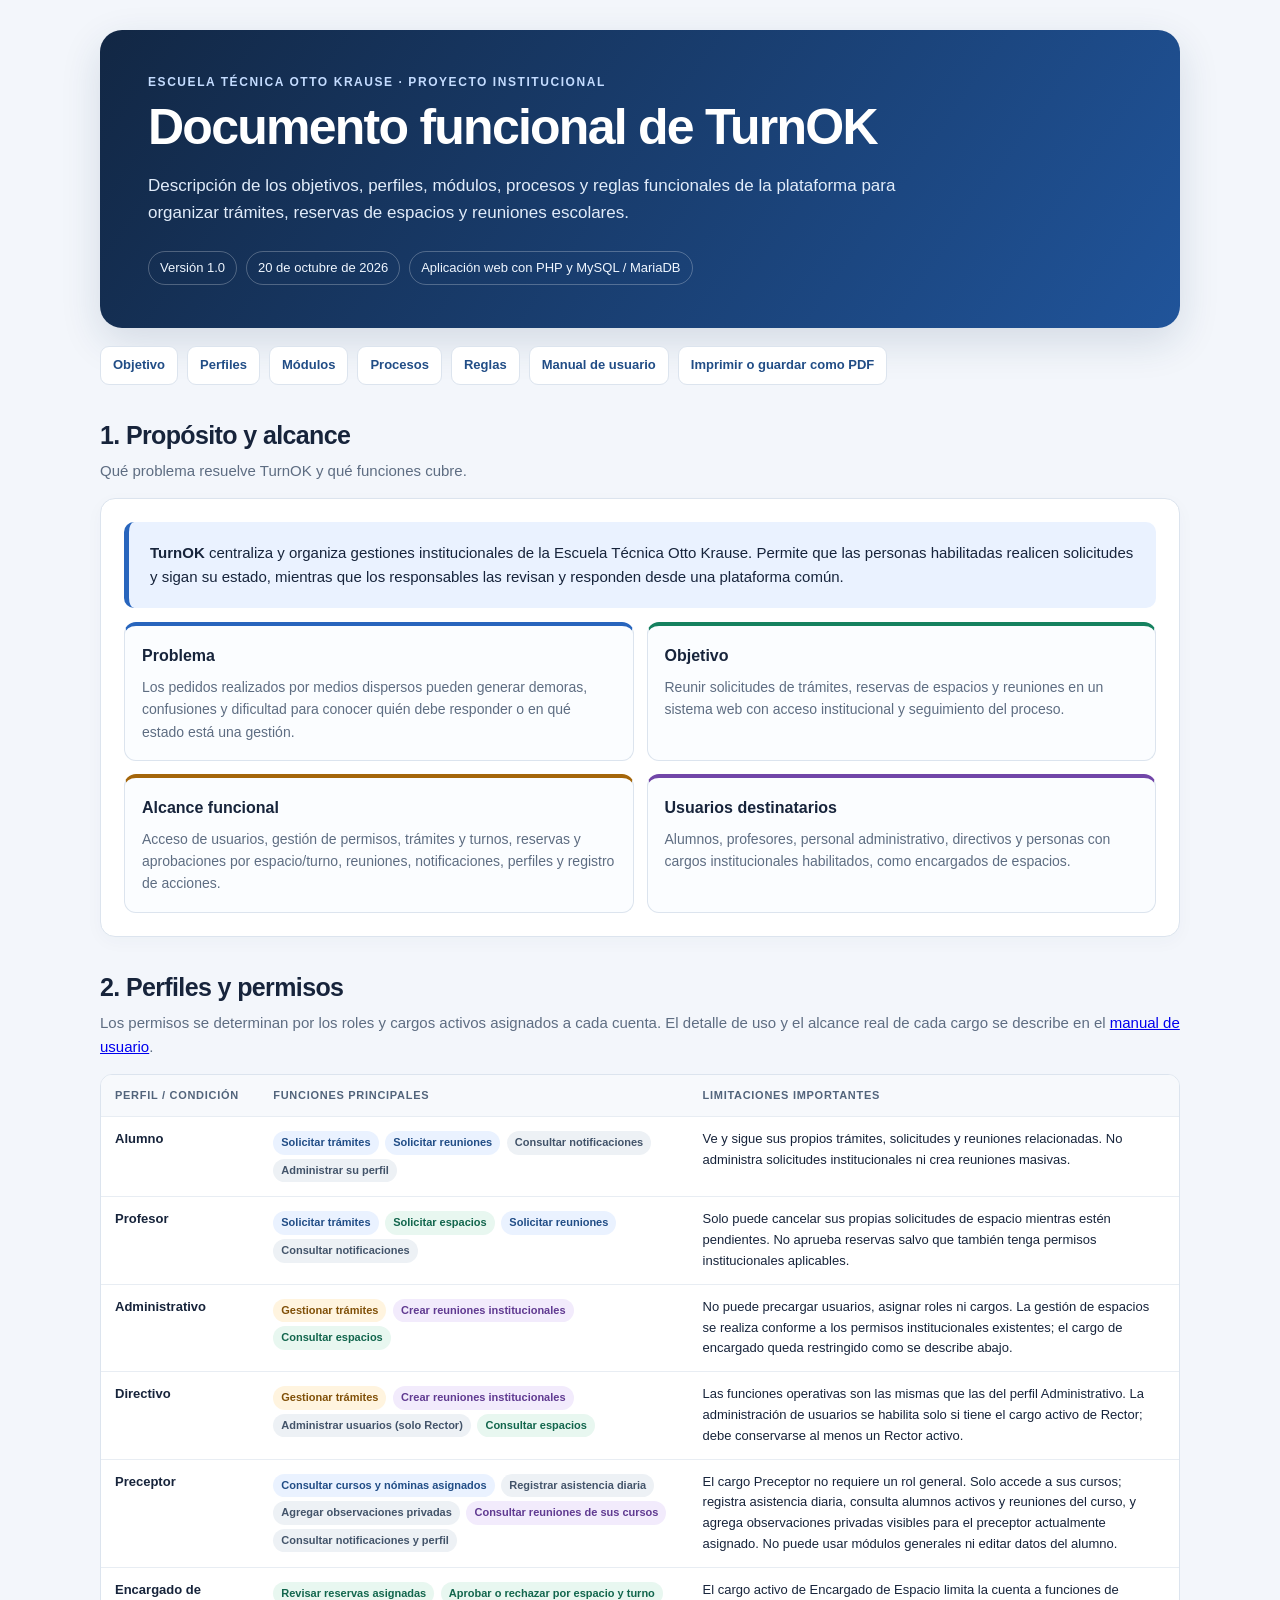
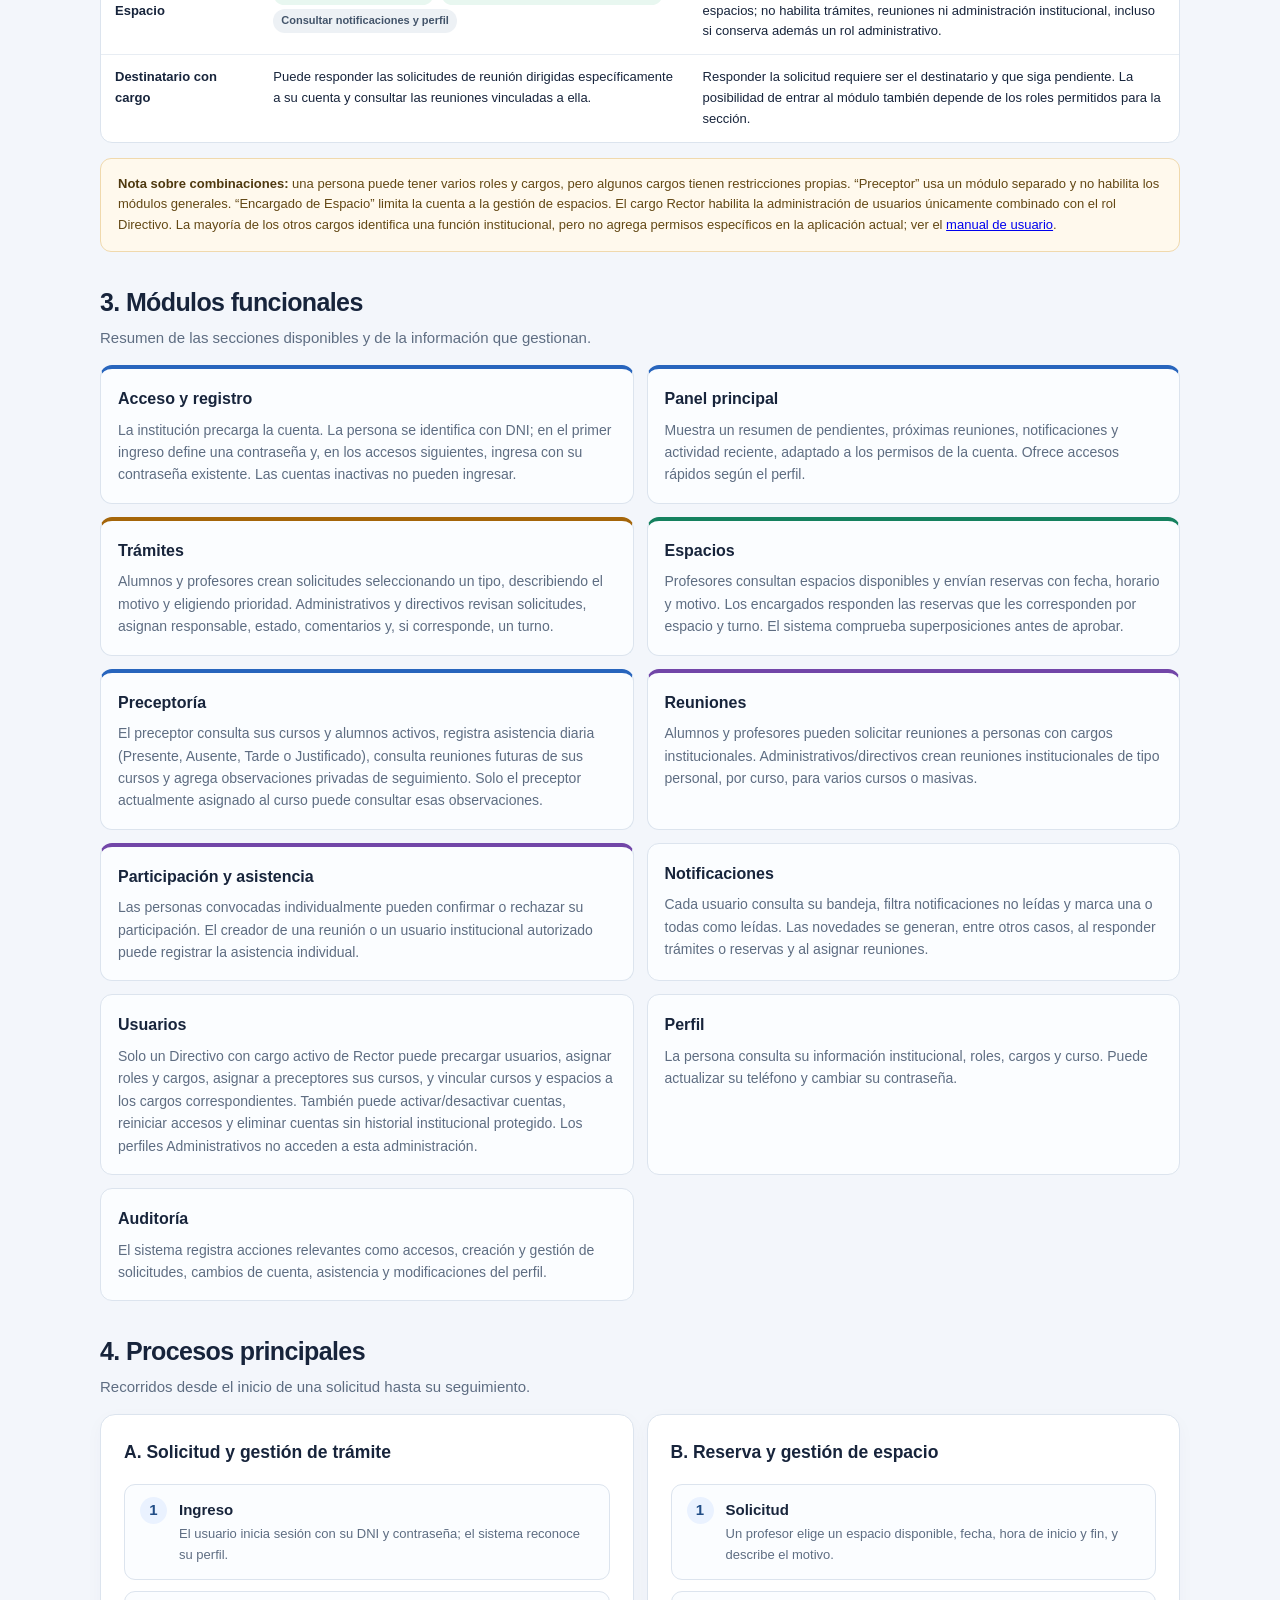
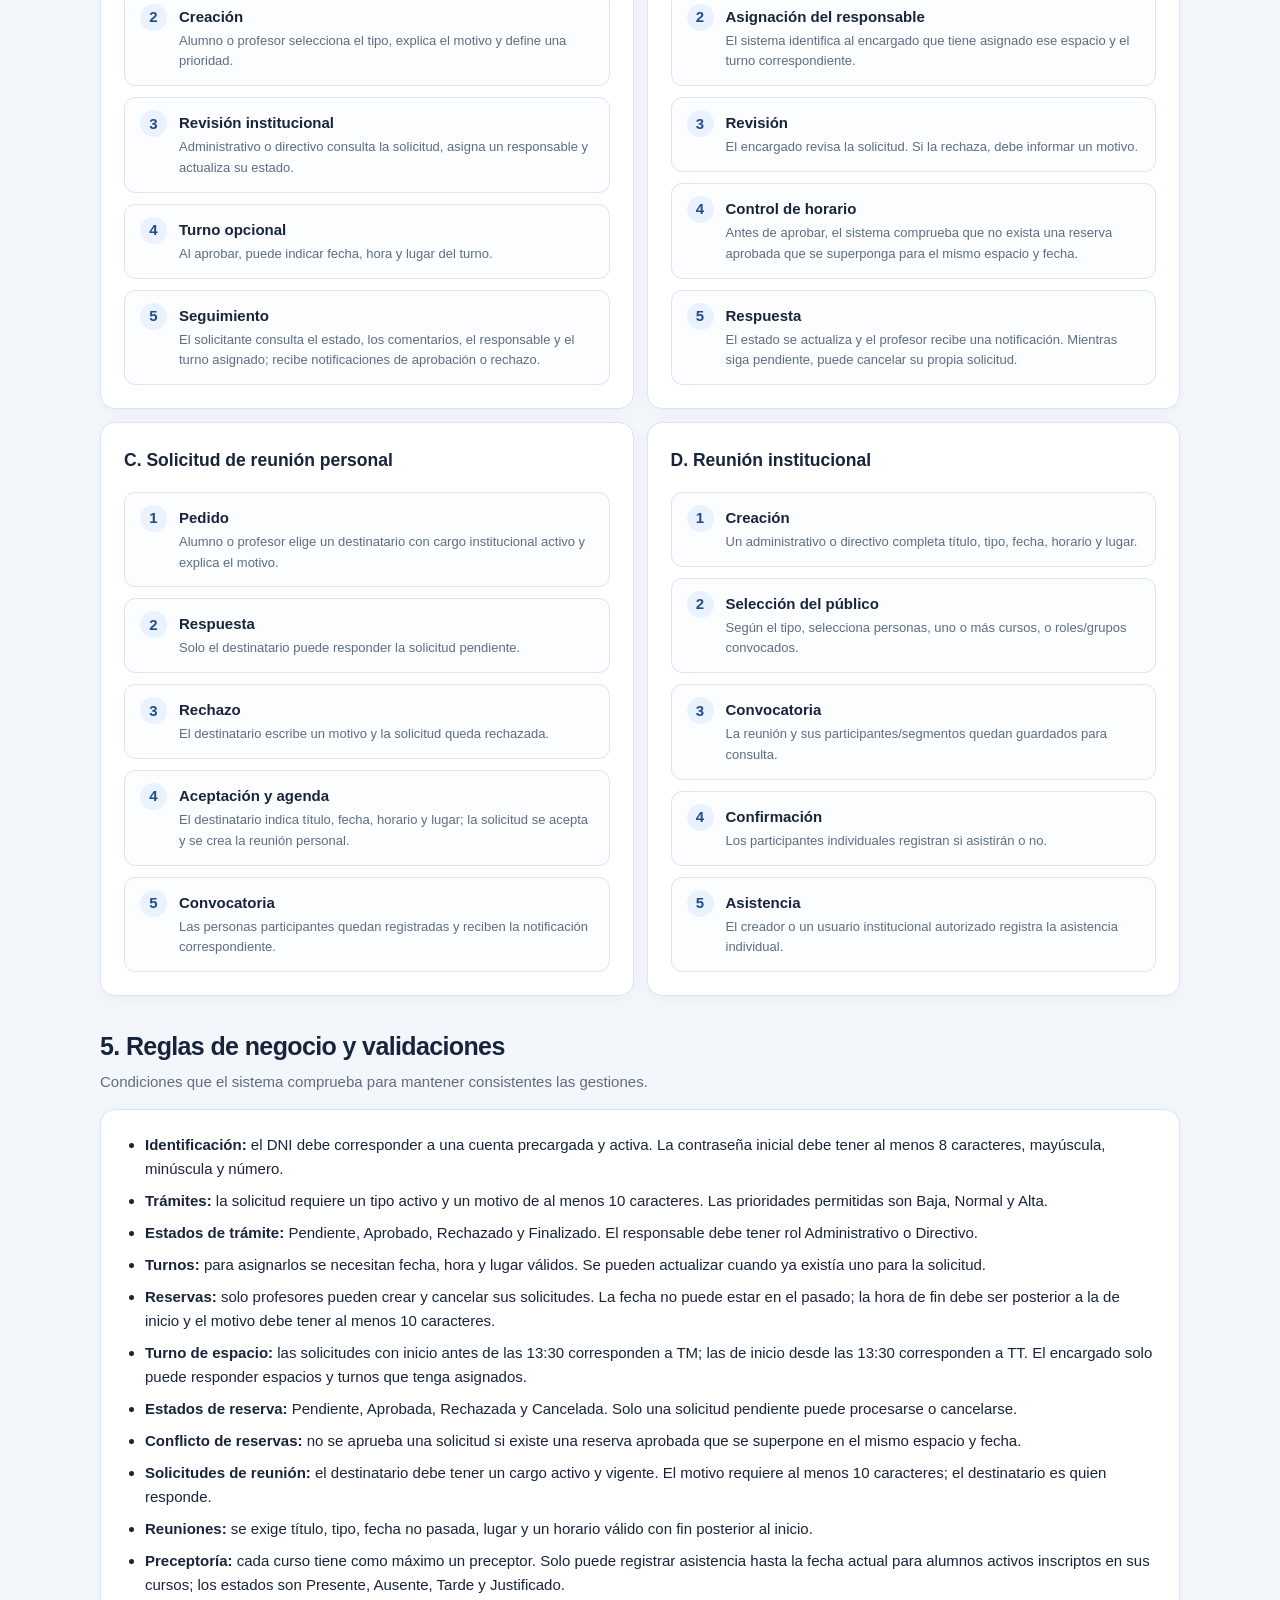
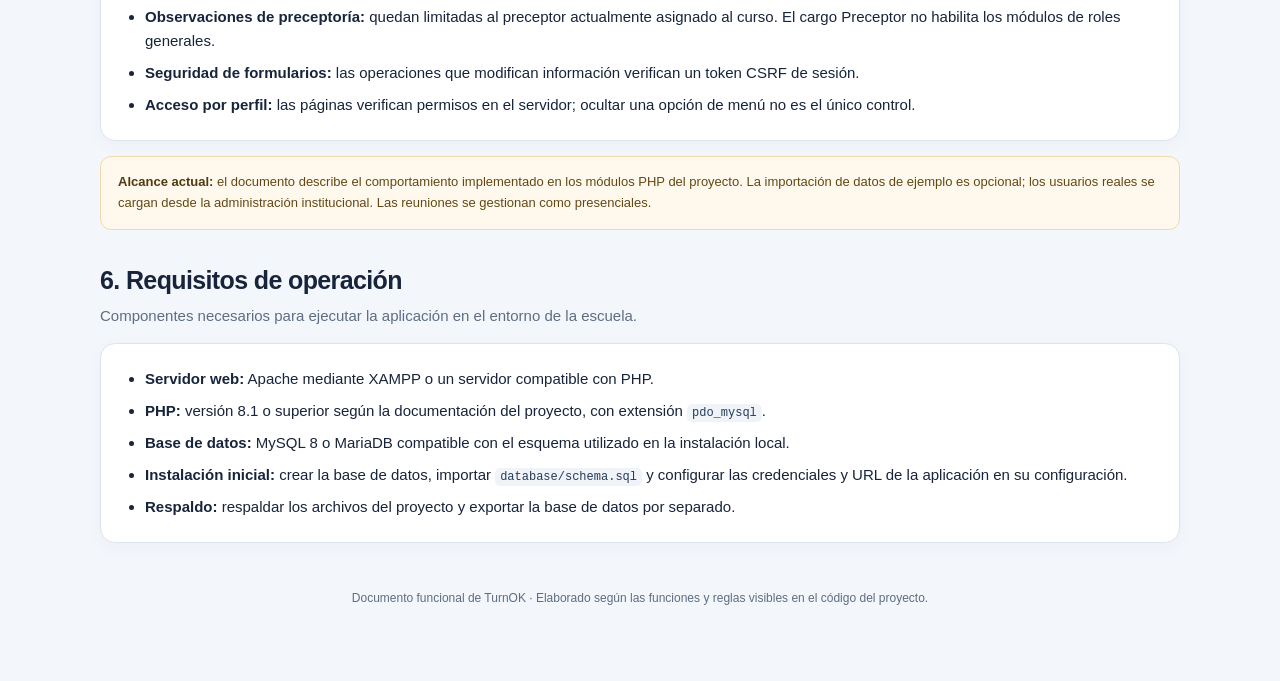
==== DOCUMENTO_FUNCIONAL.html @ d106584e "first commit" ====
<!doctype html>
<html lang="es">
<head>
    <meta charset="utf-8">
    <meta name="viewport" content="width=device-width, initial-scale=1">
    <meta name="description" content="Documento funcional del sistema TurnOK para la Escuela Técnica Otto Krause.">
    <title>TurnOK | Documento funcional</title>
    <style>
        :root {
            color-scheme: light;
            --ink: #17243b;
            --muted: #5e6d82;
            --line: #dce4ee;
            --paper: #fff;
            --canvas: #f3f6fb;
            --blue: #2865bd;
            --blue-pale: #eaf2ff;
            --green: #15815f;
            --green-pale: #e8f7f0;
            --amber: #a5660a;
            --amber-pale: #fff4df;
            --violet: #7246a8;
            --violet-pale: #f2ebfc;
        }
        * { box-sizing: border-box; }
        html { scroll-behavior: smooth; }
        body {
            margin: 0;
            background: var(--canvas);
            color: var(--ink);
            font: 15px/1.6 "Segoe UI", Arial, sans-serif;
        }
        .page { width: min(1080px, calc(100% - 36px)); margin: 30px auto 56px; }
        .hero {
            padding: 43px 48px;
            border-radius: 22px;
            background: linear-gradient(125deg, #122744, #20549a);
            color: #fff;
            box-shadow: 0 14px 40px #18395b24;
        }
        .eyebrow { margin: 0 0 8px; color: #c4dcff; font-size: 12px; font-weight: 800; letter-spacing: .13em; text-transform: uppercase; }
        h1 { max-width: 780px; margin: 0; font-size: clamp(34px, 5vw, 50px); line-height: 1.1; letter-spacing: -.035em; }
        .hero > p:not(.eyebrow) { max-width: 780px; margin: 17px 0 0; color: #e1ecfa; font-size: 17px; }
        .chips { display: flex; flex-wrap: wrap; gap: 9px; margin-top: 24px; }
        .chips span { padding: 6px 11px; border: 1px solid #ffffff40; border-radius: 99px; color: #eff6ff; font-size: 13px; }
        .toolbar { display: flex; flex-wrap: wrap; gap: 9px; margin: 18px 0 28px; }
        .toolbar a, .toolbar button {
            display: inline-block;
            padding: 8px 12px;
            border: 1px solid var(--line);
            border-radius: 9px;
            background: var(--paper);
            color: #214d86;
            font: inherit;
            font-size: 13px;
            font-weight: 700;
            text-decoration: none;
            cursor: pointer;
        }
        .toolbar a:hover, .toolbar button:hover { background: #edf4ff; }
        section { margin-top: 30px; scroll-margin-top: 18px; }
        .heading { margin-bottom: 15px; }
        .heading h2 { margin: 0; font-size: 25px; letter-spacing: -.025em; }
        .heading p { margin: 4px 0 0; color: var(--muted); }
        .card {
            padding: 23px;
            border: 1px solid var(--line);
            border-radius: 15px;
            background: var(--paper);
            box-shadow: 0 5px 18px #18395b08;
        }
        .summary {
            padding: 19px 21px;
            border-left: 5px solid var(--blue);
            border-radius: 10px;
            background: var(--blue-pale);
        }
        .summary p { margin: 0; }
        .grid { display: grid; grid-template-columns: repeat(2, minmax(0, 1fr)); gap: 13px; }
        .tile {
            padding: 17px;
            border: 1px solid var(--line);
            border-radius: 12px;
            background: #fbfdff;
        }
        .tile h3 { margin: 0 0 7px; font-size: 16px; }
        .tile p { margin: 0; color: var(--muted); font-size: 14px; }
        .tile.blue { border-top: 4px solid var(--blue); }
        .tile.green { border-top: 4px solid var(--green); }
        .tile.amber { border-top: 4px solid var(--amber); }
        .tile.violet { border-top: 4px solid var(--violet); }
        .table-wrap { overflow-x: auto; border: 1px solid var(--line); border-radius: 12px; background: #fff; }
        table { width: 100%; border-collapse: collapse; }
        th, td { padding: 12px 14px; border-bottom: 1px solid #e8edf3; text-align: left; vertical-align: top; }
        tr:last-child td { border-bottom: 0; }
        th { background: #f7f9fc; color: #52647b; font-size: 11px; letter-spacing: .065em; text-transform: uppercase; }
        td { font-size: 13px; }
        td:first-child { min-width: 155px; font-weight: 700; }
        .badge {
            display: inline-block;
            margin: 2px 3px 2px 0;
            padding: 3px 8px;
            border-radius: 99px;
            background: #edf1f5;
            color: #43546a;
            font-size: 11px;
            font-weight: 700;
            white-space: nowrap;
        }
        .badge.blue { background: var(--blue-pale); color: #214d86; }
        .badge.green { background: var(--green-pale); color: #12664d; }
        .badge.amber { background: var(--amber-pale); color: #805008; }
        .badge.violet { background: var(--violet-pale); color: #603a91; }
        .steps { display: grid; gap: 11px; counter-reset: step; }
        .step {
            position: relative;
            min-height: 54px;
            padding: 13px 16px 13px 54px;
            border: 1px solid var(--line);
            border-radius: 11px;
            background: #fbfdff;
        }
        .step::before {
            counter-increment: step;
            content: counter(step);
            position: absolute;
            left: 15px;
            top: 12px;
            display: grid;
            width: 27px;
            height: 27px;
            place-items: center;
            border-radius: 50%;
            background: var(--blue-pale);
            color: #214d86;
            font-weight: 800;
        }
        .step strong { display: block; }
        .step span { display: block; margin-top: 2px; color: var(--muted); font-size: 13px; }
        .rule-list { margin: 0; padding-left: 21px; }
        .rule-list li + li { margin-top: 8px; }
        .callout {
            margin-top: 15px;
            padding: 15px 17px;
            border: 1px solid #f0d9ad;
            border-radius: 11px;
            background: #fff9ed;
            color: #634815;
            font-size: 13px;
        }
        .callout strong { color: #4f390f; }
        .footer { margin-top: 29px; padding: 17px 4px; color: var(--muted); font-size: 12px; text-align: center; }
        code { padding: 2px 5px; border-radius: 5px; background: #f0f3f7; color: #253b59; font: 12px Consolas, "Courier New", monospace; }
        @media (max-width: 680px) {
            .page { width: min(100% - 22px, 1080px); margin-top: 12px; }
            .hero { padding: 29px 23px; border-radius: 15px; }
            .card { padding: 16px; }
            .grid { grid-template-columns: 1fr; }
            th, td { padding: 9px 10px; }
        }
        @media print {
            @page { size: A4; margin: 15mm; }
            body { background: #fff; font-size: 11px; }
            .page { width: 100%; margin: 0; }
            .hero { padding: 25px 28px; box-shadow: none; print-color-adjust: exact; -webkit-print-color-adjust: exact; }
            .toolbar { display: none; }
            .card, .table-wrap, .tile, .step { box-shadow: none; break-inside: avoid; }
            .heading { break-after: avoid; }
            th, .summary, .badge, .step::before { print-color-adjust: exact; -webkit-print-color-adjust: exact; }
        }
    </style>
</head>
<body>
<main class="page">
    <header class="hero">
        <p class="eyebrow">Escuela Técnica Otto Krause · Proyecto institucional</p>
        <h1>Documento funcional de TurnOK</h1>
        <p>Descripción de los objetivos, perfiles, módulos, procesos y reglas funcionales de la plataforma para organizar trámites, reservas de espacios y reuniones escolares.</p>
        <div class="chips">
            <span>Versión 1.0</span>
            <span>20 de octubre de 2026</span>
            <span>Aplicación web con PHP y MySQL / MariaDB</span>
        </div>
    </header>

    <nav class="toolbar" aria-label="Navegación del documento">
        <a href="#objetivo">Objetivo</a>
        <a href="#perfiles">Perfiles</a>
        <a href="#modulos">Módulos</a>
        <a href="#procesos">Procesos</a>
        <a href="#reglas">Reglas</a>
        <a href="MANUAL_USUARIO.html">Manual de usuario</a>
        <button type="button" onclick="window.print()">Imprimir o guardar como PDF</button>
    </nav>

    <section id="objetivo">
        <div class="heading">
            <h2>1. Propósito y alcance</h2>
            <p>Qué problema resuelve TurnOK y qué funciones cubre.</p>
        </div>
        <div class="card">
            <div class="summary">
                <p><strong>TurnOK</strong> centraliza y organiza gestiones institucionales de la Escuela Técnica Otto Krause. Permite que las personas habilitadas realicen solicitudes y sigan su estado, mientras que los responsables las revisan y responden desde una plataforma común.</p>
            </div>
            <div class="grid" style="margin-top:14px">
                <article class="tile blue">
                    <h3>Problema</h3>
                    <p>Los pedidos realizados por medios dispersos pueden generar demoras, confusiones y dificultad para conocer quién debe responder o en qué estado está una gestión.</p>
                </article>
                <article class="tile green">
                    <h3>Objetivo</h3>
                    <p>Reunir solicitudes de trámites, reservas de espacios y reuniones en un sistema web con acceso institucional y seguimiento del proceso.</p>
                </article>
                <article class="tile amber">
                    <h3>Alcance funcional</h3>
                    <p>Acceso de usuarios, gestión de permisos, trámites y turnos, reservas y aprobaciones por espacio/turno, reuniones, notificaciones, perfiles y registro de acciones.</p>
                </article>
                <article class="tile violet">
                    <h3>Usuarios destinatarios</h3>
                    <p>Alumnos, profesores, personal administrativo, directivos y personas con cargos institucionales habilitados, como encargados de espacios.</p>
                </article>
            </div>
        </div>
    </section>

    <section id="perfiles">
        <div class="heading">
            <h2>2. Perfiles y permisos</h2>
            <p>Los permisos se determinan por los roles y cargos activos asignados a cada cuenta. El detalle de uso y el alcance real de cada cargo se describe en el <a href="MANUAL_USUARIO.html">manual de usuario</a>.</p>
        </div>
        <div class="table-wrap">
            <table>
                <thead>
                    <tr><th>Perfil / condición</th><th>Funciones principales</th><th>Limitaciones importantes</th></tr>
                </thead>
                <tbody>
                    <tr>
                        <td>Alumno</td>
                        <td>
                            <span class="badge blue">Solicitar trámites</span>
                            <span class="badge blue">Solicitar reuniones</span>
                            <span class="badge">Consultar notificaciones</span>
                            <span class="badge">Administrar su perfil</span>
                        </td>
                        <td>Ve y sigue sus propios trámites, solicitudes y reuniones relacionadas. No administra solicitudes institucionales ni crea reuniones masivas.</td>
                    </tr>
                    <tr>
                        <td>Profesor</td>
                        <td>
                            <span class="badge blue">Solicitar trámites</span>
                            <span class="badge green">Solicitar espacios</span>
                            <span class="badge blue">Solicitar reuniones</span>
                            <span class="badge">Consultar notificaciones</span>
                        </td>
                        <td>Solo puede cancelar sus propias solicitudes de espacio mientras estén pendientes. No aprueba reservas salvo que también tenga permisos institucionales aplicables.</td>
                    </tr>
                    <tr>
                        <td>Administrativo</td>
                        <td>
                            <span class="badge amber">Gestionar trámites</span>
                            <span class="badge violet">Crear reuniones institucionales</span>
                            <span class="badge green">Consultar espacios</span>
                        </td>
                        <td>No puede precargar usuarios, asignar roles ni cargos. La gestión de espacios se realiza conforme a los permisos institucionales existentes; el cargo de encargado queda restringido como se describe abajo.</td>
                    </tr>
                    <tr>
                        <td>Directivo</td>
                        <td>
                            <span class="badge amber">Gestionar trámites</span>
                            <span class="badge violet">Crear reuniones institucionales</span>
                            <span class="badge">Administrar usuarios (solo Rector)</span>
                            <span class="badge green">Consultar espacios</span>
                        </td>
                        <td>Las funciones operativas son las mismas que las del perfil Administrativo. La administración de usuarios se habilita solo si tiene el cargo activo de Rector; debe conservarse al menos un Rector activo.</td>
                    </tr>
                    <tr>
                        <td>Preceptor</td>
                        <td>
                            <span class="badge blue">Consultar cursos y nóminas asignados</span>
                            <span class="badge">Registrar asistencia diaria</span>
                            <span class="badge">Agregar observaciones privadas</span>
                            <span class="badge violet">Consultar reuniones de sus cursos</span>
                            <span class="badge">Consultar notificaciones y perfil</span>
                        </td>
                        <td>El cargo Preceptor no requiere un rol general. Solo accede a sus cursos; registra asistencia diaria, consulta alumnos activos y reuniones del curso, y agrega observaciones privadas visibles para el preceptor actualmente asignado. No puede usar módulos generales ni editar datos del alumno.</td>
                    </tr>
                    <tr>
                        <td>Encargado de Espacio</td>
                        <td>
                            <span class="badge green">Revisar reservas asignadas</span>
                            <span class="badge green">Aprobar o rechazar por espacio y turno</span>
                            <span class="badge">Consultar notificaciones y perfil</span>
                        </td>
                        <td>El cargo activo de Encargado de Espacio limita la cuenta a funciones de espacios; no habilita trámites, reuniones ni administración institucional, incluso si conserva además un rol administrativo.</td>
                    </tr>
                    <tr>
                        <td>Destinatario con cargo</td>
                        <td>Puede responder las solicitudes de reunión dirigidas específicamente a su cuenta y consultar las reuniones vinculadas a ella.</td>
                        <td>Responder la solicitud requiere ser el destinatario y que siga pendiente. La posibilidad de entrar al módulo también depende de los roles permitidos para la sección.</td>
                    </tr>
                </tbody>
            </table>
        </div>
        <div class="callout">
            <strong>Nota sobre combinaciones:</strong> una persona puede tener varios roles y cargos, pero algunos cargos tienen restricciones propias. “Preceptor” usa un módulo separado y no habilita los módulos generales. “Encargado de Espacio” limita la cuenta a la gestión de espacios. El cargo Rector habilita la administración de usuarios únicamente combinado con el rol Directivo. La mayoría de los otros cargos identifica una función institucional, pero no agrega permisos específicos en la aplicación actual; ver el <a href="MANUAL_USUARIO.html">manual de usuario</a>.
        </div>
    </section>

    <section id="modulos">
        <div class="heading">
            <h2>3. Módulos funcionales</h2>
            <p>Resumen de las secciones disponibles y de la información que gestionan.</p>
        </div>
        <div class="grid">
            <article class="tile blue">
                <h3>Acceso y registro</h3>
                <p>La institución precarga la cuenta. La persona se identifica con DNI; en el primer ingreso define una contraseña y, en los accesos siguientes, ingresa con su contraseña existente. Las cuentas inactivas no pueden ingresar.</p>
            </article>
            <article class="tile blue">
                <h3>Panel principal</h3>
                <p>Muestra un resumen de pendientes, próximas reuniones, notificaciones y actividad reciente, adaptado a los permisos de la cuenta. Ofrece accesos rápidos según el perfil.</p>
            </article>
            <article class="tile amber">
                <h3>Trámites</h3>
                <p>Alumnos y profesores crean solicitudes seleccionando un tipo, describiendo el motivo y eligiendo prioridad. Administrativos y directivos revisan solicitudes, asignan responsable, estado, comentarios y, si corresponde, un turno.</p>
            </article>
            <article class="tile green">
                <h3>Espacios</h3>
                <p>Profesores consultan espacios disponibles y envían reservas con fecha, horario y motivo. Los encargados responden las reservas que les corresponden por espacio y turno. El sistema comprueba superposiciones antes de aprobar.</p>
            </article>
            <article class="tile blue">
                <h3>Preceptoría</h3>
                <p>El preceptor consulta sus cursos y alumnos activos, registra asistencia diaria (Presente, Ausente, Tarde o Justificado), consulta reuniones futuras de sus cursos y agrega observaciones privadas de seguimiento. Solo el preceptor actualmente asignado al curso puede consultar esas observaciones.</p>
            </article>
            <article class="tile violet">
                <h3>Reuniones</h3>
                <p>Alumnos y profesores pueden solicitar reuniones a personas con cargos institucionales. Administrativos/directivos crean reuniones institucionales de tipo personal, por curso, para varios cursos o masivas.</p>
            </article>
            <article class="tile violet">
                <h3>Participación y asistencia</h3>
                <p>Las personas convocadas individualmente pueden confirmar o rechazar su participación. El creador de una reunión o un usuario institucional autorizado puede registrar la asistencia individual.</p>
            </article>
            <article class="tile">
                <h3>Notificaciones</h3>
                <p>Cada usuario consulta su bandeja, filtra notificaciones no leídas y marca una o todas como leídas. Las novedades se generan, entre otros casos, al responder trámites o reservas y al asignar reuniones.</p>
            </article>
            <article class="tile">
                <h3>Usuarios</h3>
                <p>Solo un Directivo con cargo activo de Rector puede precargar usuarios, asignar roles y cargos, asignar a preceptores sus cursos, y vincular cursos y espacios a los cargos correspondientes. También puede activar/desactivar cuentas, reiniciar accesos y eliminar cuentas sin historial institucional protegido. Los perfiles Administrativos no acceden a esta administración.</p>
            </article>
            <article class="tile">
                <h3>Perfil</h3>
                <p>La persona consulta su información institucional, roles, cargos y curso. Puede actualizar su teléfono y cambiar su contraseña.</p>
            </article>
            <article class="tile">
                <h3>Auditoría</h3>
                <p>El sistema registra acciones relevantes como accesos, creación y gestión de solicitudes, cambios de cuenta, asistencia y modificaciones del perfil.</p>
            </article>
        </div>
    </section>

    <section id="procesos">
        <div class="heading">
            <h2>4. Procesos principales</h2>
            <p>Recorridos desde el inicio de una solicitud hasta su seguimiento.</p>
        </div>
        <div class="grid">
            <article class="card">
                <h3 style="margin-top:0">A. Solicitud y gestión de trámite</h3>
                <div class="steps">
                    <div class="step"><strong>Ingreso</strong><span>El usuario inicia sesión con su DNI y contraseña; el sistema reconoce su perfil.</span></div>
                    <div class="step"><strong>Creación</strong><span>Alumno o profesor selecciona el tipo, explica el motivo y define una prioridad.</span></div>
                    <div class="step"><strong>Revisión institucional</strong><span>Administrativo o directivo consulta la solicitud, asigna un responsable y actualiza su estado.</span></div>
                    <div class="step"><strong>Turno opcional</strong><span>Al aprobar, puede indicar fecha, hora y lugar del turno.</span></div>
                    <div class="step"><strong>Seguimiento</strong><span>El solicitante consulta el estado, los comentarios, el responsable y el turno asignado; recibe notificaciones de aprobación o rechazo.</span></div>
                </div>
            </article>
            <article class="card">
                <h3 style="margin-top:0">B. Reserva y gestión de espacio</h3>
                <div class="steps">
                    <div class="step"><strong>Solicitud</strong><span>Un profesor elige un espacio disponible, fecha, hora de inicio y fin, y describe el motivo.</span></div>
                    <div class="step"><strong>Asignación del responsable</strong><span>El sistema identifica al encargado que tiene asignado ese espacio y el turno correspondiente.</span></div>
                    <div class="step"><strong>Revisión</strong><span>El encargado revisa la solicitud. Si la rechaza, debe informar un motivo.</span></div>
                    <div class="step"><strong>Control de horario</strong><span>Antes de aprobar, el sistema comprueba que no exista una reserva aprobada que se superponga para el mismo espacio y fecha.</span></div>
                    <div class="step"><strong>Respuesta</strong><span>El estado se actualiza y el profesor recibe una notificación. Mientras siga pendiente, puede cancelar su propia solicitud.</span></div>
                </div>
            </article>
            <article class="card">
                <h3 style="margin-top:0">C. Solicitud de reunión personal</h3>
                <div class="steps">
                    <div class="step"><strong>Pedido</strong><span>Alumno o profesor elige un destinatario con cargo institucional activo y explica el motivo.</span></div>
                    <div class="step"><strong>Respuesta</strong><span>Solo el destinatario puede responder la solicitud pendiente.</span></div>
                    <div class="step"><strong>Rechazo</strong><span>El destinatario escribe un motivo y la solicitud queda rechazada.</span></div>
                    <div class="step"><strong>Aceptación y agenda</strong><span>El destinatario indica título, fecha, horario y lugar; la solicitud se acepta y se crea la reunión personal.</span></div>
                    <div class="step"><strong>Convocatoria</strong><span>Las personas participantes quedan registradas y reciben la notificación correspondiente.</span></div>
                </div>
            </article>
            <article class="card">
                <h3 style="margin-top:0">D. Reunión institucional</h3>
                <div class="steps">
                    <div class="step"><strong>Creación</strong><span>Un administrativo o directivo completa título, tipo, fecha, horario y lugar.</span></div>
                    <div class="step"><strong>Selección del público</strong><span>Según el tipo, selecciona personas, uno o más cursos, o roles/grupos convocados.</span></div>
                    <div class="step"><strong>Convocatoria</strong><span>La reunión y sus participantes/segmentos quedan guardados para consulta.</span></div>
                    <div class="step"><strong>Confirmación</strong><span>Los participantes individuales registran si asistirán o no.</span></div>
                    <div class="step"><strong>Asistencia</strong><span>El creador o un usuario institucional autorizado registra la asistencia individual.</span></div>
                </div>
            </article>
        </div>
    </section>

    <section id="reglas">
        <div class="heading">
            <h2>5. Reglas de negocio y validaciones</h2>
            <p>Condiciones que el sistema comprueba para mantener consistentes las gestiones.</p>
        </div>
        <div class="card">
            <ul class="rule-list">
                <li><strong>Identificación:</strong> el DNI debe corresponder a una cuenta precargada y activa. La contraseña inicial debe tener al menos 8 caracteres, mayúscula, minúscula y número.</li>
                <li><strong>Trámites:</strong> la solicitud requiere un tipo activo y un motivo de al menos 10 caracteres. Las prioridades permitidas son Baja, Normal y Alta.</li>
                <li><strong>Estados de trámite:</strong> Pendiente, Aprobado, Rechazado y Finalizado. El responsable debe tener rol Administrativo o Directivo.</li>
                <li><strong>Turnos:</strong> para asignarlos se necesitan fecha, hora y lugar válidos. Se pueden actualizar cuando ya existía uno para la solicitud.</li>
                <li><strong>Reservas:</strong> solo profesores pueden crear y cancelar sus solicitudes. La fecha no puede estar en el pasado; la hora de fin debe ser posterior a la de inicio y el motivo debe tener al menos 10 caracteres.</li>
                <li><strong>Turno de espacio:</strong> las solicitudes con inicio antes de las 13:30 corresponden a TM; las de inicio desde las 13:30 corresponden a TT. El encargado solo puede responder espacios y turnos que tenga asignados.</li>
                <li><strong>Estados de reserva:</strong> Pendiente, Aprobada, Rechazada y Cancelada. Solo una solicitud pendiente puede procesarse o cancelarse.</li>
                <li><strong>Conflicto de reservas:</strong> no se aprueba una solicitud si existe una reserva aprobada que se superpone en el mismo espacio y fecha.</li>
                <li><strong>Solicitudes de reunión:</strong> el destinatario debe tener un cargo activo y vigente. El motivo requiere al menos 10 caracteres; el destinatario es quien responde.</li>
                <li><strong>Reuniones:</strong> se exige título, tipo, fecha no pasada, lugar y un horario válido con fin posterior al inicio.</li>
                <li><strong>Preceptoría:</strong> cada curso tiene como máximo un preceptor. Solo puede registrar asistencia hasta la fecha actual para alumnos activos inscriptos en sus cursos; los estados son Presente, Ausente, Tarde y Justificado.</li>
                <li><strong>Observaciones de preceptoría:</strong> quedan limitadas al preceptor actualmente asignado al curso. El cargo Preceptor no habilita los módulos de roles generales.</li>
                <li><strong>Seguridad de formularios:</strong> las operaciones que modifican información verifican un token CSRF de sesión.</li>
                <li><strong>Acceso por perfil:</strong> las páginas verifican permisos en el servidor; ocultar una opción de menú no es el único control.</li>
            </ul>
        </div>
        <div class="callout">
            <strong>Alcance actual:</strong> el documento describe el comportamiento implementado en los módulos PHP del proyecto. La importación de datos de ejemplo es opcional; los usuarios reales se cargan desde la administración institucional. Las reuniones se gestionan como presenciales.
        </div>
    </section>

    <section>
        <div class="heading">
            <h2>6. Requisitos de operación</h2>
            <p>Componentes necesarios para ejecutar la aplicación en el entorno de la escuela.</p>
        </div>
        <div class="card">
            <ul class="rule-list">
                <li><strong>Servidor web:</strong> Apache mediante XAMPP o un servidor compatible con PHP.</li>
                <li><strong>PHP:</strong> versión 8.1 o superior según la documentación del proyecto, con extensión <code>pdo_mysql</code>.</li>
                <li><strong>Base de datos:</strong> MySQL 8 o MariaDB compatible con el esquema utilizado en la instalación local.</li>
                <li><strong>Instalación inicial:</strong> crear la base de datos, importar <code>database/schema.sql</code> y configurar las credenciales y URL de la aplicación en su configuración.</li>
                <li><strong>Respaldo:</strong> respaldar los archivos del proyecto y exportar la base de datos por separado.</li>
            </ul>
        </div>
    </section>

    <footer class="footer">
        Documento funcional de TurnOK · Elaborado según las funciones y reglas visibles en el código del proyecto.
    </footer>
</main>
</body>
</html>
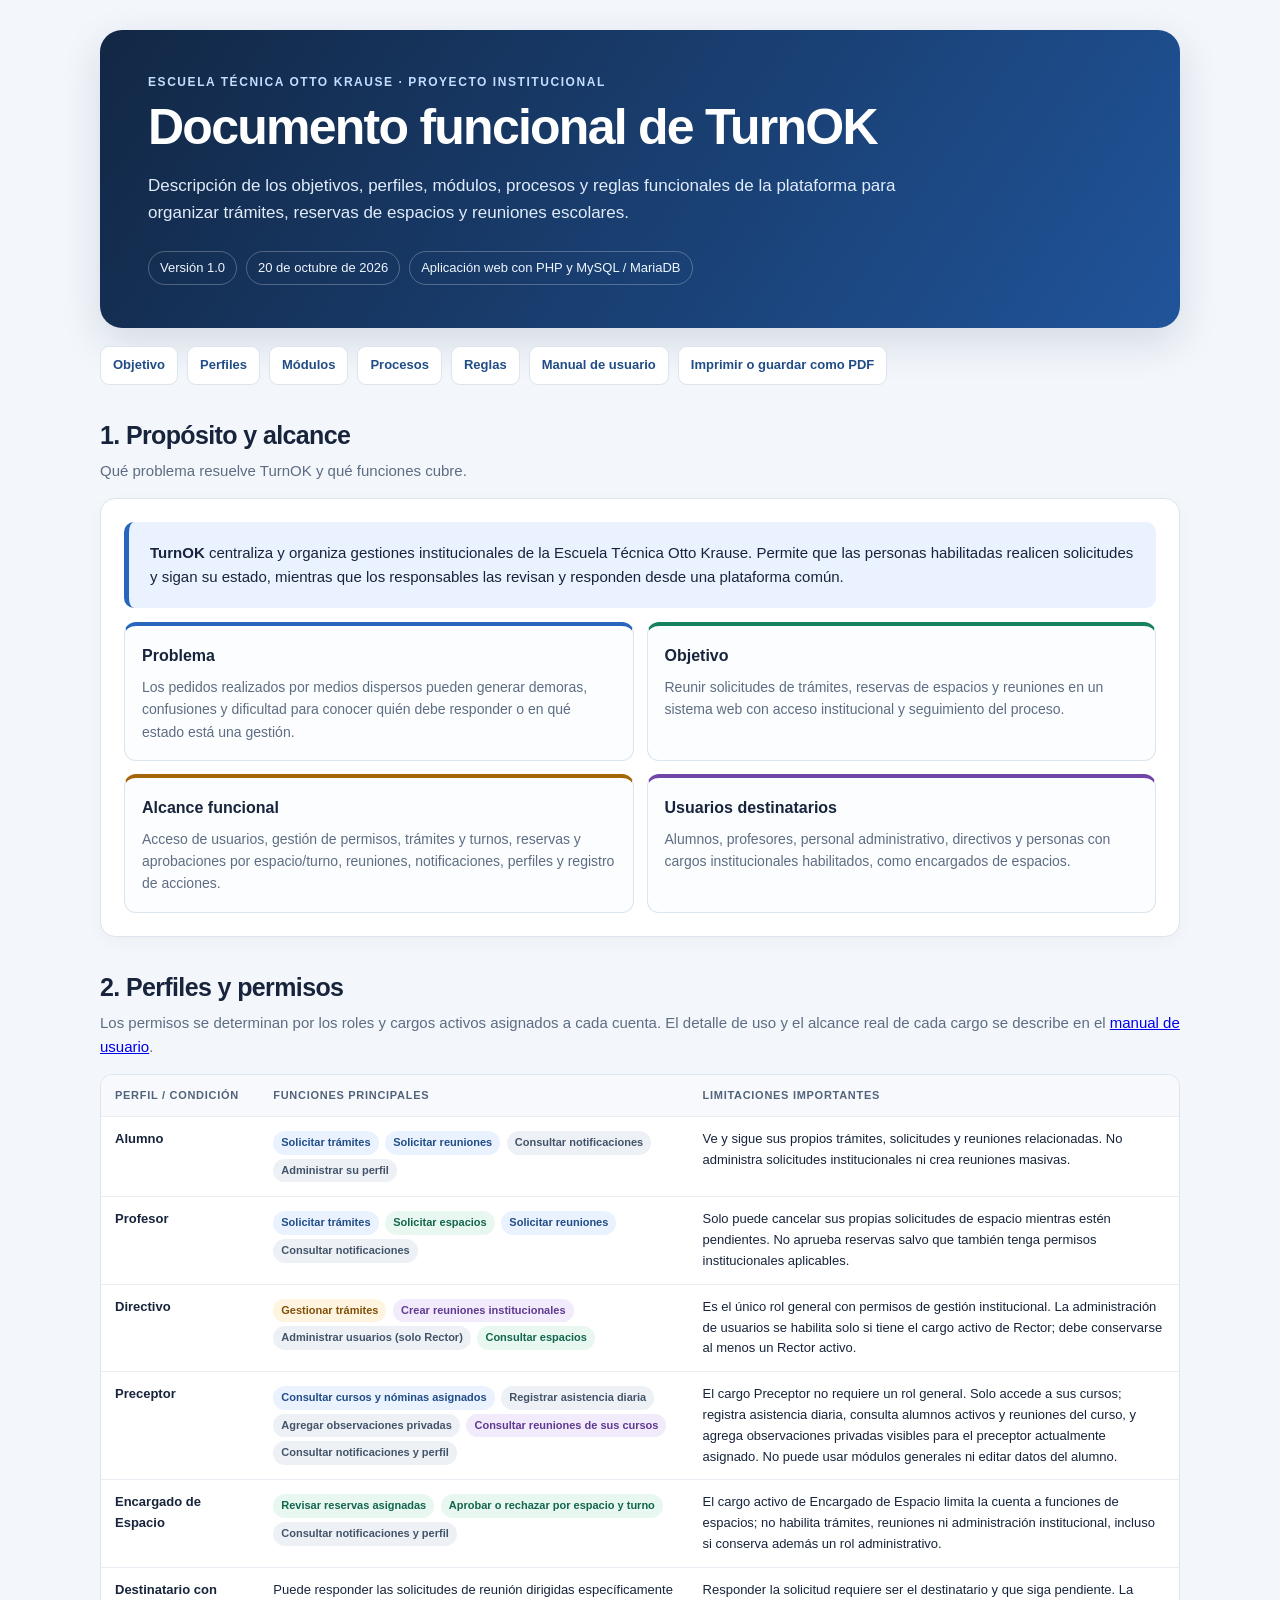
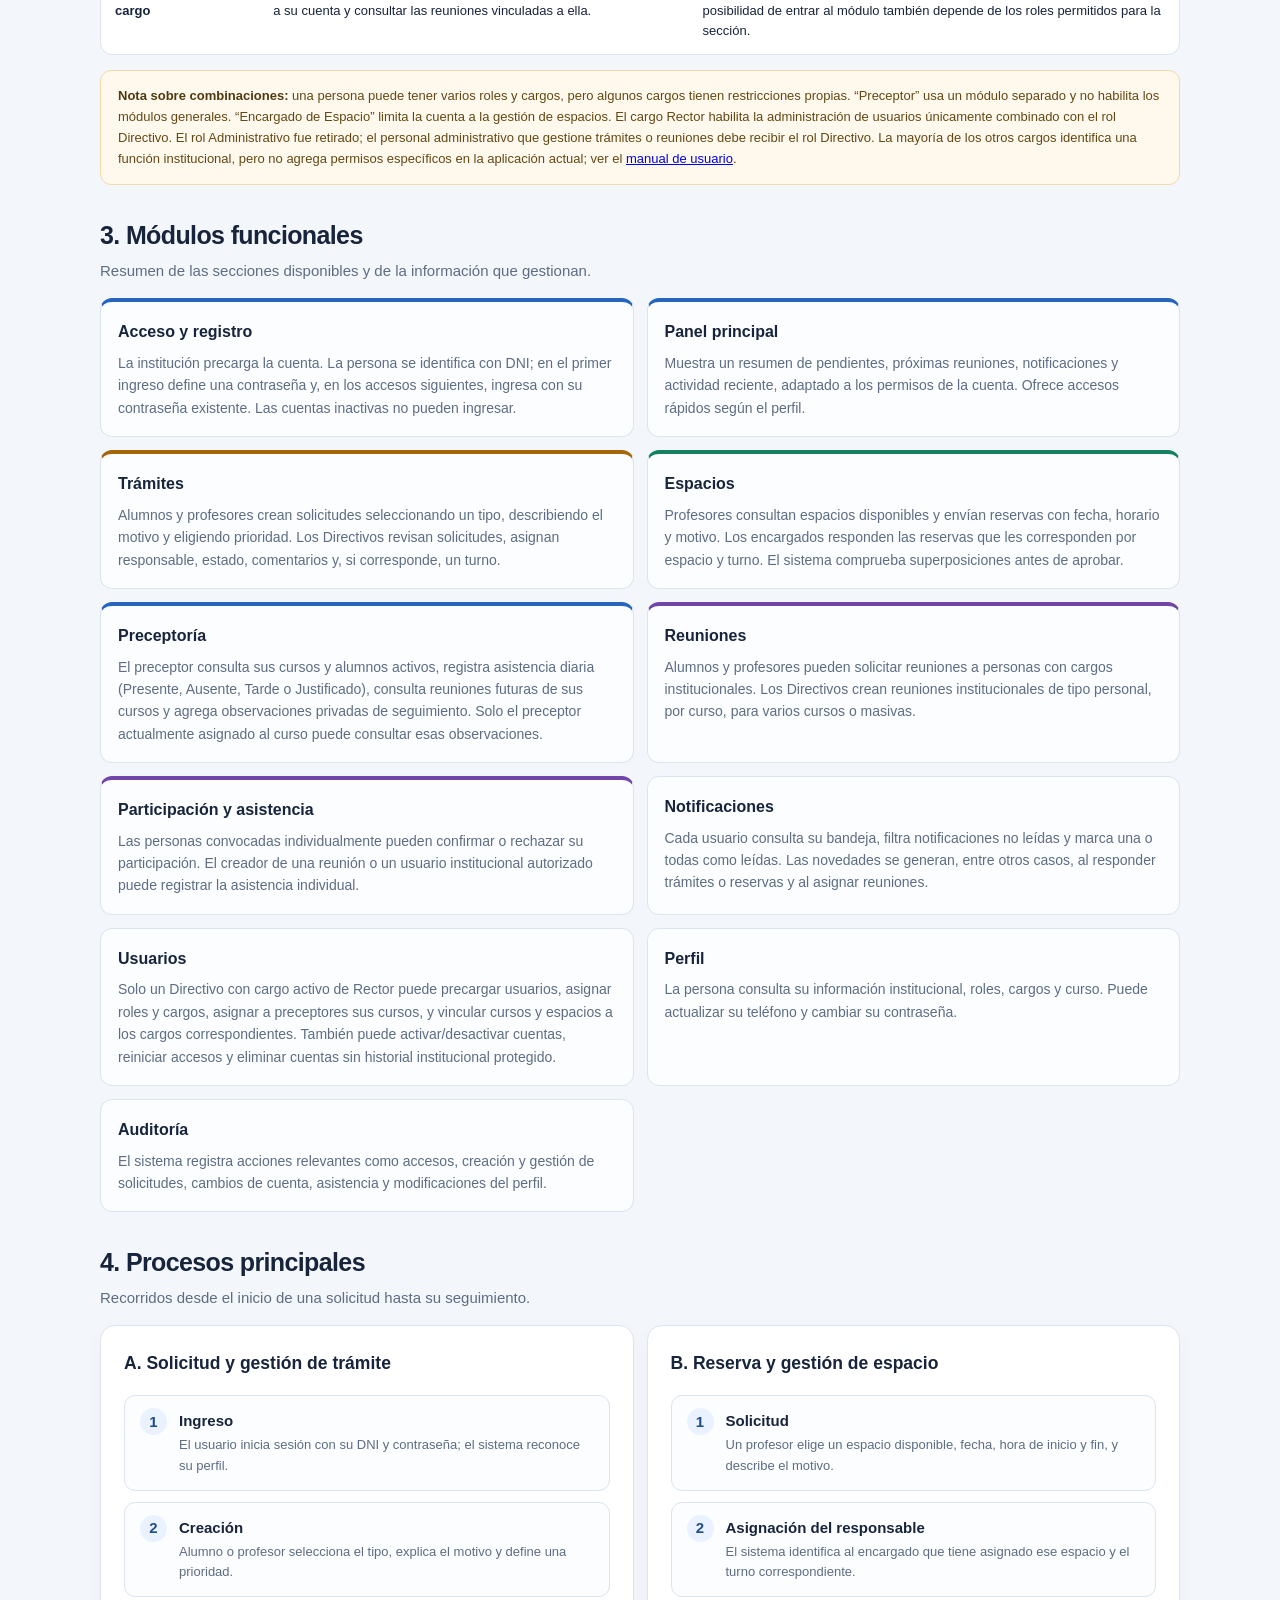
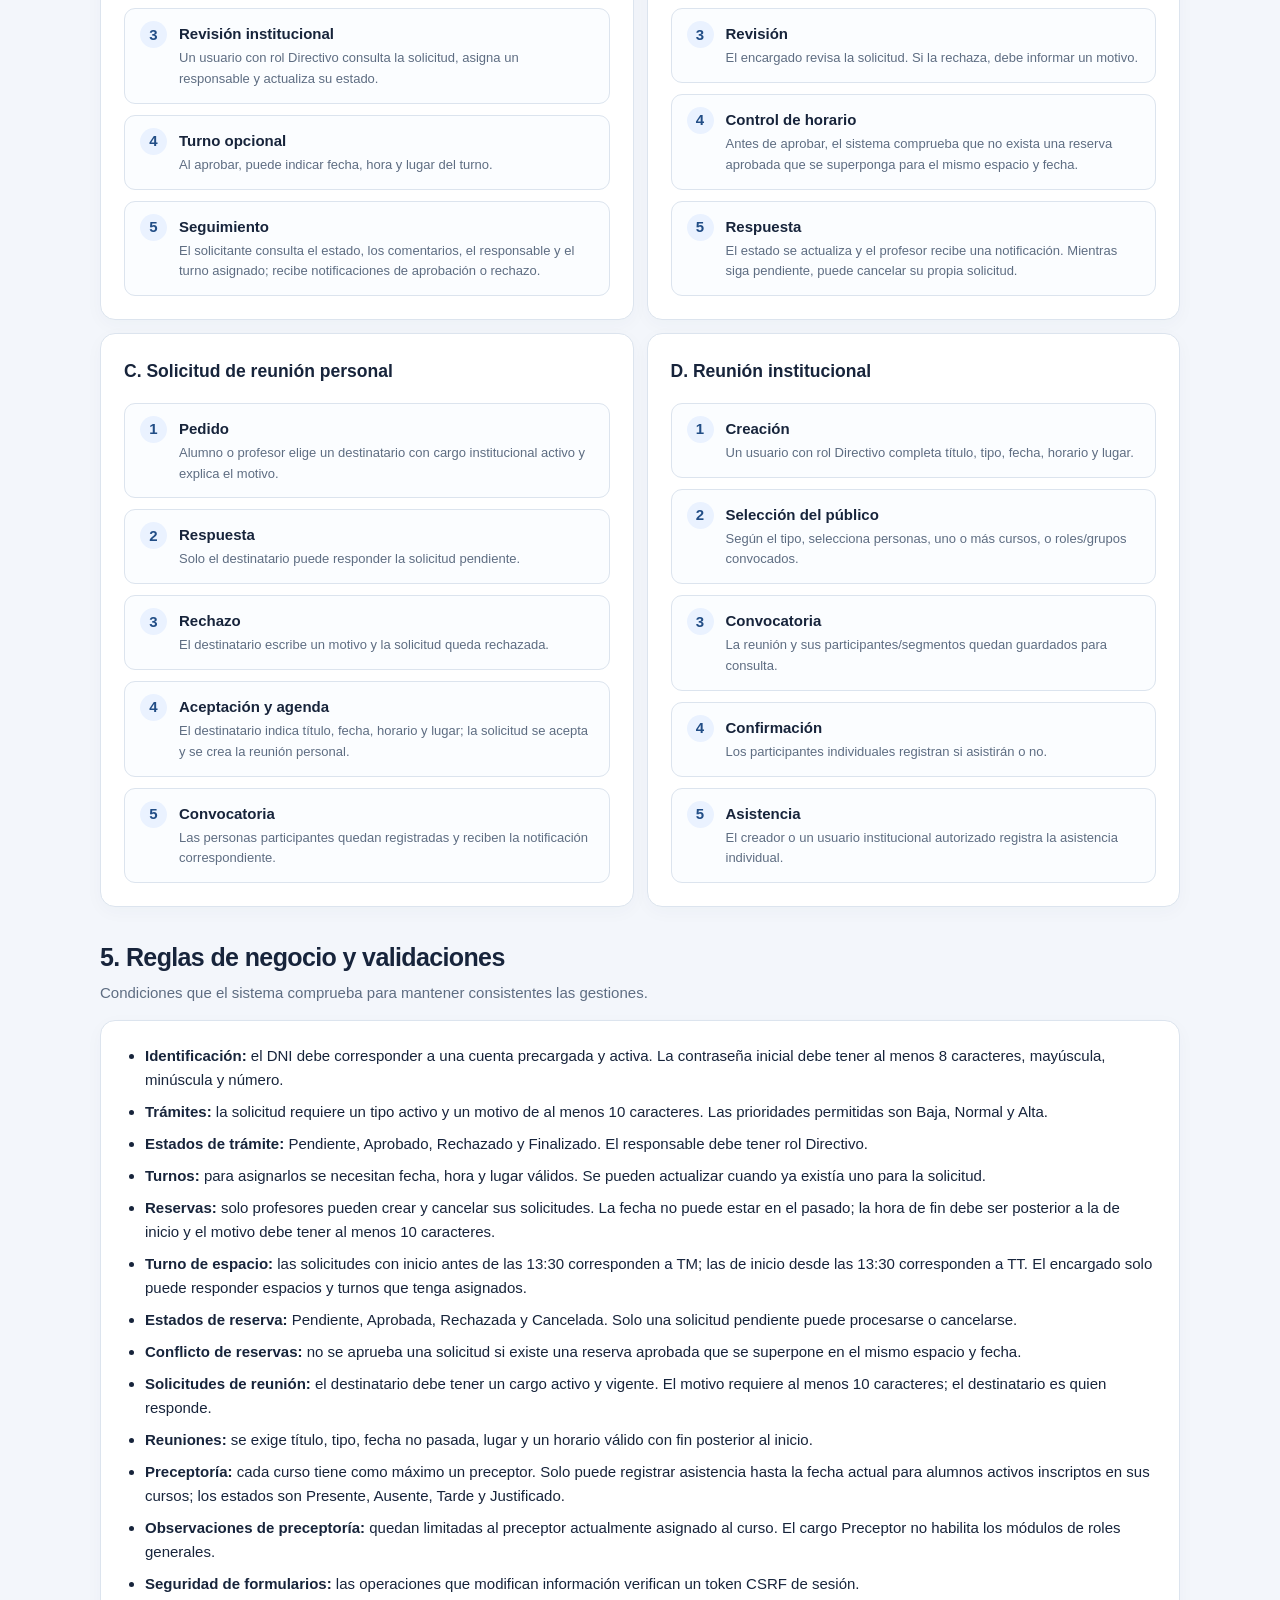
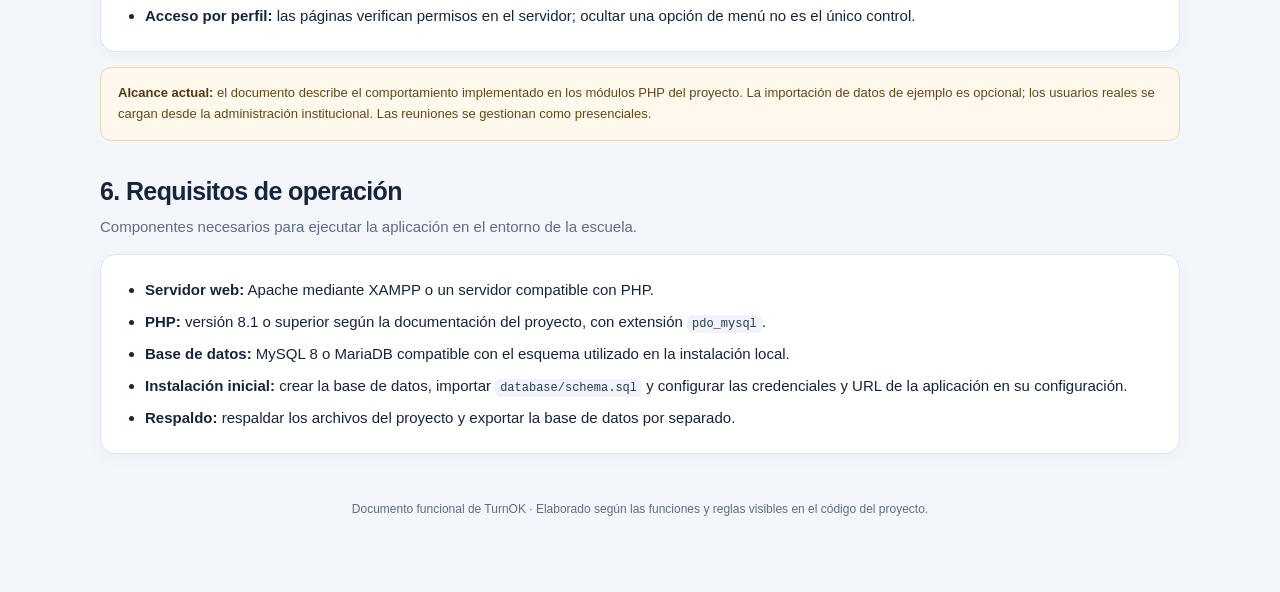
==== commit 1e270fe2: "repositorio 2?" ====
--- a/DOCUMENTO_FUNCIONAL.html
+++ b/DOCUMENTO_FUNCIONAL.html
@@ -255,15 +255,6 @@
                         <td>Solo puede cancelar sus propias solicitudes de espacio mientras estén pendientes. No aprueba reservas salvo que también tenga permisos institucionales aplicables.</td>
                     </tr>
                     <tr>
-                        <td>Administrativo</td>
-                        <td>
-                            <span class="badge amber">Gestionar trámites</span>
-                            <span class="badge violet">Crear reuniones institucionales</span>
-                            <span class="badge green">Consultar espacios</span>
-                        </td>
-                        <td>No puede precargar usuarios, asignar roles ni cargos. La gestión de espacios se realiza conforme a los permisos institucionales existentes; el cargo de encargado queda restringido como se describe abajo.</td>
-                    </tr>
-                    <tr>
                         <td>Directivo</td>
                         <td>
                             <span class="badge amber">Gestionar trámites</span>
@@ -271,7 +262,7 @@
                             <span class="badge">Administrar usuarios (solo Rector)</span>
                             <span class="badge green">Consultar espacios</span>
                         </td>
-                        <td>Las funciones operativas son las mismas que las del perfil Administrativo. La administración de usuarios se habilita solo si tiene el cargo activo de Rector; debe conservarse al menos un Rector activo.</td>
+                        <td>Es el único rol general con permisos de gestión institucional. La administración de usuarios se habilita solo si tiene el cargo activo de Rector; debe conservarse al menos un Rector activo.</td>
                     </tr>
                     <tr>
                         <td>Preceptor</td>
@@ -302,7 +293,7 @@
             </table>
         </div>
         <div class="callout">
-            <strong>Nota sobre combinaciones:</strong> una persona puede tener varios roles y cargos, pero algunos cargos tienen restricciones propias. “Preceptor” usa un módulo separado y no habilita los módulos generales. “Encargado de Espacio” limita la cuenta a la gestión de espacios. El cargo Rector habilita la administración de usuarios únicamente combinado con el rol Directivo. La mayoría de los otros cargos identifica una función institucional, pero no agrega permisos específicos en la aplicación actual; ver el <a href="MANUAL_USUARIO.html">manual de usuario</a>.
+            <strong>Nota sobre combinaciones:</strong> una persona puede tener varios roles y cargos, pero algunos cargos tienen restricciones propias. “Preceptor” usa un módulo separado y no habilita los módulos generales. “Encargado de Espacio” limita la cuenta a la gestión de espacios. El cargo Rector habilita la administración de usuarios únicamente combinado con el rol Directivo. El rol Administrativo fue retirado; el personal administrativo que gestione trámites o reuniones debe recibir el rol Directivo. La mayoría de los otros cargos identifica una función institucional, pero no agrega permisos específicos en la aplicación actual; ver el <a href="MANUAL_USUARIO.html">manual de usuario</a>.
         </div>
     </section>
 
@@ -322,7 +313,7 @@
             </article>
             <article class="tile amber">
                 <h3>Trámites</h3>
-                <p>Alumnos y profesores crean solicitudes seleccionando un tipo, describiendo el motivo y eligiendo prioridad. Administrativos y directivos revisan solicitudes, asignan responsable, estado, comentarios y, si corresponde, un turno.</p>
+                <p>Alumnos y profesores crean solicitudes seleccionando un tipo, describiendo el motivo y eligiendo prioridad. Los Directivos revisan solicitudes, asignan responsable, estado, comentarios y, si corresponde, un turno.</p>
             </article>
             <article class="tile green">
                 <h3>Espacios</h3>
@@ -334,7 +325,7 @@
             </article>
             <article class="tile violet">
                 <h3>Reuniones</h3>
-                <p>Alumnos y profesores pueden solicitar reuniones a personas con cargos institucionales. Administrativos/directivos crean reuniones institucionales de tipo personal, por curso, para varios cursos o masivas.</p>
+                <p>Alumnos y profesores pueden solicitar reuniones a personas con cargos institucionales. Los Directivos crean reuniones institucionales de tipo personal, por curso, para varios cursos o masivas.</p>
             </article>
             <article class="tile violet">
                 <h3>Participación y asistencia</h3>
@@ -346,7 +337,7 @@
             </article>
             <article class="tile">
                 <h3>Usuarios</h3>
-                <p>Solo un Directivo con cargo activo de Rector puede precargar usuarios, asignar roles y cargos, asignar a preceptores sus cursos, y vincular cursos y espacios a los cargos correspondientes. También puede activar/desactivar cuentas, reiniciar accesos y eliminar cuentas sin historial institucional protegido. Los perfiles Administrativos no acceden a esta administración.</p>
+                <p>Solo un Directivo con cargo activo de Rector puede precargar usuarios, asignar roles y cargos, asignar a preceptores sus cursos, y vincular cursos y espacios a los cargos correspondientes. También puede activar/desactivar cuentas, reiniciar accesos y eliminar cuentas sin historial institucional protegido.</p>
             </article>
             <article class="tile">
                 <h3>Perfil</h3>
@@ -370,7 +361,7 @@
                 <div class="steps">
                     <div class="step"><strong>Ingreso</strong><span>El usuario inicia sesión con su DNI y contraseña; el sistema reconoce su perfil.</span></div>
                     <div class="step"><strong>Creación</strong><span>Alumno o profesor selecciona el tipo, explica el motivo y define una prioridad.</span></div>
-                    <div class="step"><strong>Revisión institucional</strong><span>Administrativo o directivo consulta la solicitud, asigna un responsable y actualiza su estado.</span></div>
+                    <div class="step"><strong>Revisión institucional</strong><span>Un usuario con rol Directivo consulta la solicitud, asigna un responsable y actualiza su estado.</span></div>
                     <div class="step"><strong>Turno opcional</strong><span>Al aprobar, puede indicar fecha, hora y lugar del turno.</span></div>
                     <div class="step"><strong>Seguimiento</strong><span>El solicitante consulta el estado, los comentarios, el responsable y el turno asignado; recibe notificaciones de aprobación o rechazo.</span></div>
                 </div>
@@ -398,7 +389,7 @@
             <article class="card">
                 <h3 style="margin-top:0">D. Reunión institucional</h3>
                 <div class="steps">
-                    <div class="step"><strong>Creación</strong><span>Un administrativo o directivo completa título, tipo, fecha, horario y lugar.</span></div>
+                    <div class="step"><strong>Creación</strong><span>Un usuario con rol Directivo completa título, tipo, fecha, horario y lugar.</span></div>
                     <div class="step"><strong>Selección del público</strong><span>Según el tipo, selecciona personas, uno o más cursos, o roles/grupos convocados.</span></div>
                     <div class="step"><strong>Convocatoria</strong><span>La reunión y sus participantes/segmentos quedan guardados para consulta.</span></div>
                     <div class="step"><strong>Confirmación</strong><span>Los participantes individuales registran si asistirán o no.</span></div>
@@ -417,7 +408,7 @@
             <ul class="rule-list">
                 <li><strong>Identificación:</strong> el DNI debe corresponder a una cuenta precargada y activa. La contraseña inicial debe tener al menos 8 caracteres, mayúscula, minúscula y número.</li>
                 <li><strong>Trámites:</strong> la solicitud requiere un tipo activo y un motivo de al menos 10 caracteres. Las prioridades permitidas son Baja, Normal y Alta.</li>
-                <li><strong>Estados de trámite:</strong> Pendiente, Aprobado, Rechazado y Finalizado. El responsable debe tener rol Administrativo o Directivo.</li>
+                <li><strong>Estados de trámite:</strong> Pendiente, Aprobado, Rechazado y Finalizado. El responsable debe tener rol Directivo.</li>
                 <li><strong>Turnos:</strong> para asignarlos se necesitan fecha, hora y lugar válidos. Se pueden actualizar cuando ya existía uno para la solicitud.</li>
                 <li><strong>Reservas:</strong> solo profesores pueden crear y cancelar sus solicitudes. La fecha no puede estar en el pasado; la hora de fin debe ser posterior a la de inicio y el motivo debe tener al menos 10 caracteres.</li>
                 <li><strong>Turno de espacio:</strong> las solicitudes con inicio antes de las 13:30 corresponden a TM; las de inicio desde las 13:30 corresponden a TT. El encargado solo puede responder espacios y turnos que tenga asignados.</li>
